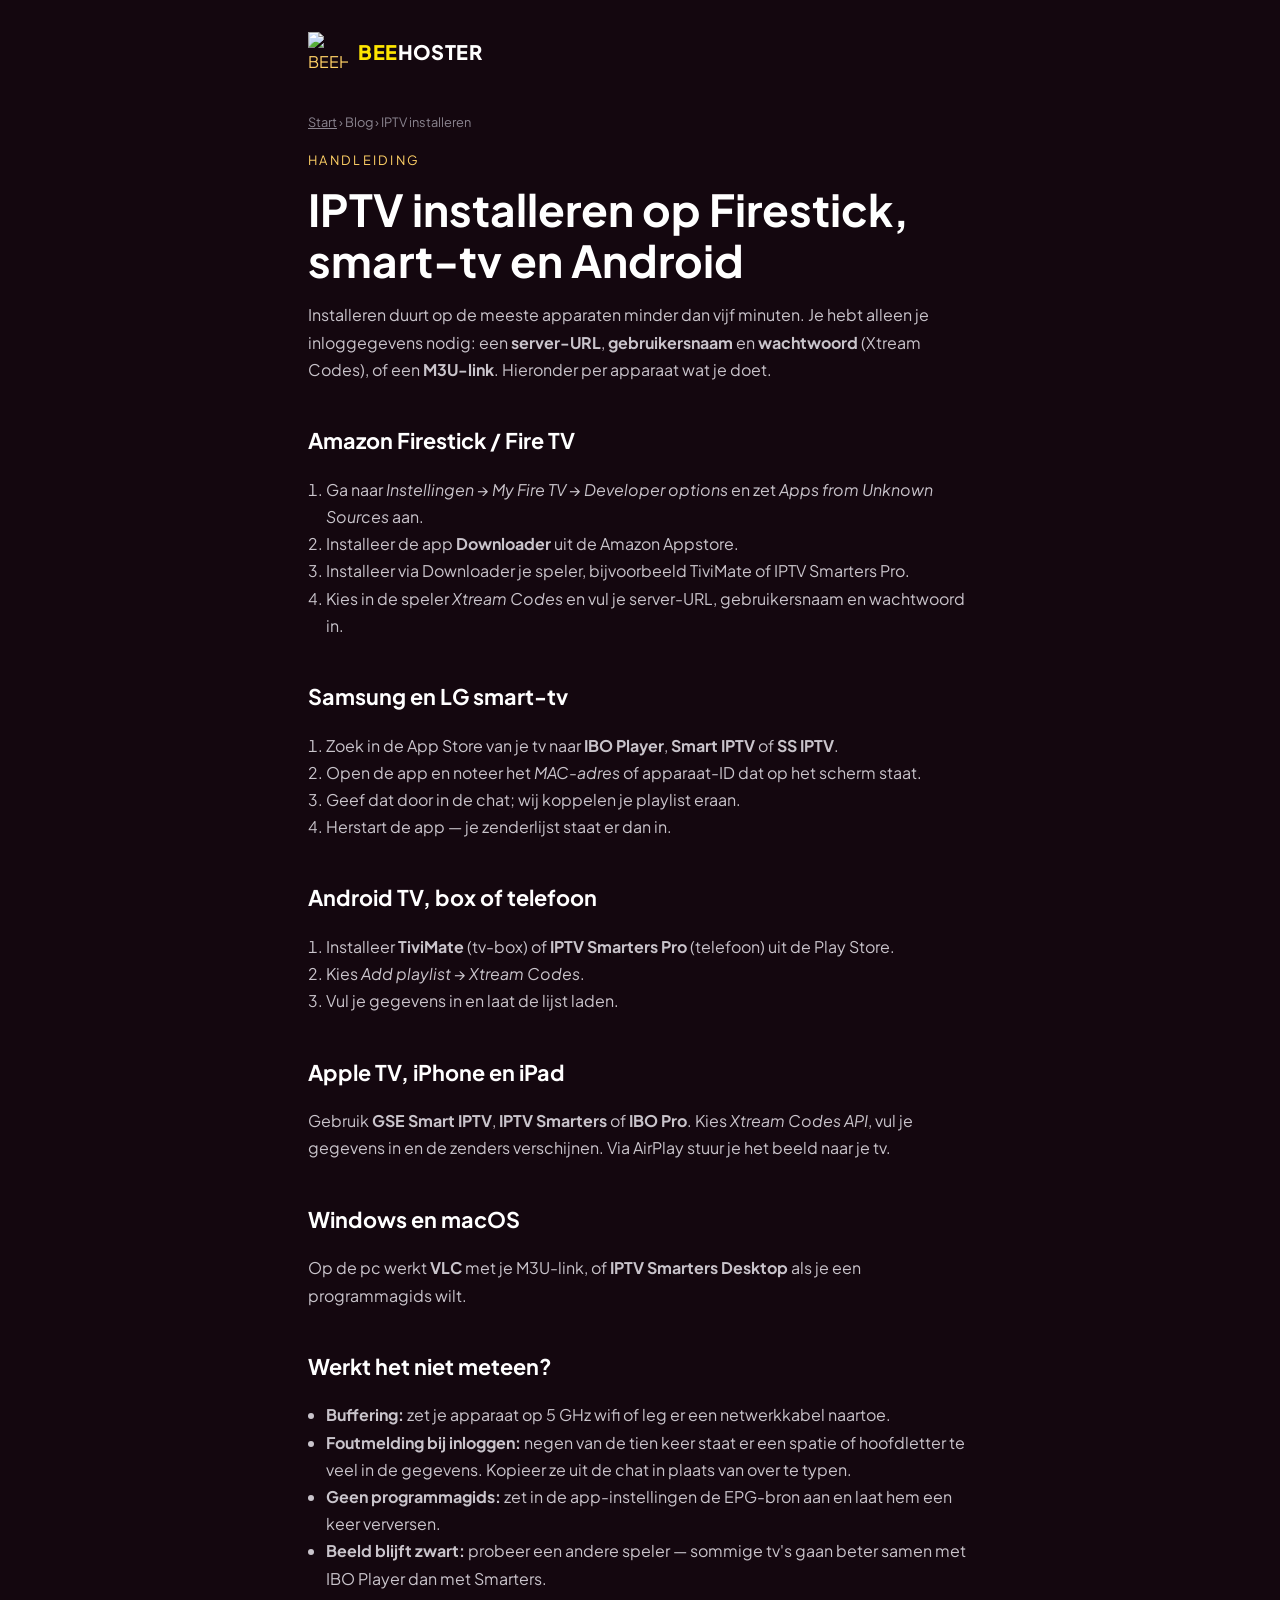
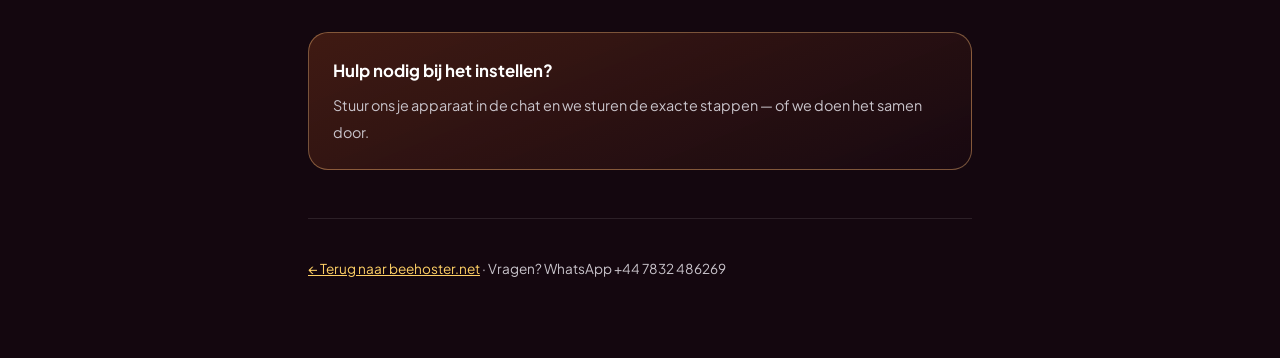
==== public/blog/iptv-installeren.html @ 643d227d "Point canonical URLs at beehoster.net, drop dark-theme leftovers Every canonical, og:url, og:image, " ====
<!doctype html>
<html lang="nl">
<head>
<meta charset="UTF-8" />
<meta name="viewport" content="width=device-width, initial-scale=1.0" />
<title>IPTV installeren op Firestick, smart-tv en Android | BEEHOSTER</title>
<meta name="description" content="Stap voor stap IPTV instellen op Amazon Firestick, Samsung en LG smart-tv, Android-box, Apple TV en pc. Met de juiste apps en oplossingen voor veelvoorkomende problemen." />
<link rel="canonical" href="https://beehoster.net/blog/iptv-installeren" />
<link rel="icon" type="image/svg+xml" href="/logo.svg" />
<meta property="og:type" content="article" />
<meta property="og:locale" content="nl_NL" />
<meta property="og:site_name" content="BEEHOSTER" />
<meta property="og:title" content="IPTV installeren op Firestick, smart-tv en Android" />
<meta property="og:description" content="Stap voor stap IPTV instellen op elk apparaat, met de juiste apps per toestel." />
<meta property="og:url" content="https://beehoster.net/blog/iptv-installeren" />
<meta property="og:image" content="https://beehoster.net/logo.svg" />
<meta name="twitter:card" content="summary" />
<link rel="preconnect" href="https://fonts.googleapis.com">
<link rel="preconnect" href="https://fonts.gstatic.com" crossorigin>
<link href="https://fonts.googleapis.com/css2?family=Plus+Jakarta+Sans:wght@400;600;700;800&display=swap" rel="stylesheet">
<style>
  :root { color-scheme: dark; }
  * { box-sizing: border-box; }
  body { margin:0; background:#14070F; color:#E4E4E7; font-family:'Plus Jakarta Sans',system-ui,sans-serif; line-height:1.7; }
  .wrap { max-width:44rem; margin:0 auto; padding:2rem 1.25rem 4rem; }
  header a.brand { display:inline-flex; align-items:center; gap:.65rem; text-decoration:none; margin-bottom:2.5rem; }
  header img { width:40px; height:40px; }
  .name { font-weight:800; font-size:1.25rem; letter-spacing:.02em; color:#fff; }
  .name span { color:#FFE600; }
  h1 { font-size:clamp(1.9rem,5vw,2.75rem); line-height:1.15; color:#fff; margin:.5rem 0 1rem; }
  h2 { font-size:1.35rem; color:#fff; margin:2.5rem 0 .75rem; }
  .meta { font-size:.8rem; text-transform:uppercase; letter-spacing:.18em; color:#FFD166; }
  p, li { color:#C9C4CB; }
  a { color:#FFD166; }
  ul, ol { padding-left:1.15rem; }
  .cta { display:block; margin:2.5rem 0 0; padding:1.5rem; border-radius:1.25rem; border:1px solid rgba(255,190,120,.4); background:linear-gradient(158deg,rgba(94,40,22,.6),rgba(24,9,17,.9)); text-decoration:none; }
  .cta strong { display:block; color:#fff; font-size:1.05rem; margin-bottom:.35rem; }
  .cta span { color:#C9C4CB; font-size:.9rem; }
  nav.crumbs { font-size:.8rem; margin-bottom:1rem; color:#8B8590; }
  nav.crumbs a { color:#8B8590; }
  footer { margin-top:3rem; padding-top:1.5rem; border-top:1px solid rgba(255,255,255,.1); font-size:.85rem; color:#8B8590; }
</style>
<script type="application/ld+json">
{"@context":"https://schema.org","@type":"HowTo",
"name":"IPTV installeren op Firestick, smart-tv en Android",
"description":"Stap voor stap IPTV instellen op Amazon Firestick, smart-tv, Android-box, Apple TV en pc.",
"inLanguage":"nl-NL",
"step":[
 {"@type":"HowToStep","name":"App installeren","text":"Installeer een IPTV-app die bij je apparaat past, zoals TiviMate, IPTV Smarters Pro of IBO Player."},
 {"@type":"HowToStep","name":"Gegevens invoeren","text":"Kies Xtream Codes API of M3U en vul de server-URL, gebruikersnaam en wachtwoord in."},
 {"@type":"HowToStep","name":"Zenderlijst laden","text":"Laat de zenderlijst en programmagids laden en start met kijken."}]}
</script>
</head>
<body>
<div class="wrap">
  <header>
    <a class="brand" href="/">
      <img src="/logo.svg" alt="BEEHOSTER logo" width="40" height="40" />
      <span class="name"><span>BEE</span>HOSTER</span>
    </a>
  </header>

  <nav class="crumbs"><a href="/">Start</a> › Blog › IPTV installeren</nav>
  <p class="meta">Handleiding</p>
  <h1>IPTV installeren op Firestick, smart-tv en Android</h1>

  <p>Installeren duurt op de meeste apparaten minder dan vijf minuten. Je hebt alleen je inloggegevens nodig: een <strong>server-URL</strong>, <strong>gebruikersnaam</strong> en <strong>wachtwoord</strong> (Xtream Codes), of een <strong>M3U-link</strong>. Hieronder per apparaat wat je doet.</p>

  <h2>Amazon Firestick / Fire TV</h2>
  <ol>
    <li>Ga naar <em>Instellingen → My Fire TV → Developer options</em> en zet <em>Apps from Unknown Sources</em> aan.</li>
    <li>Installeer de app <strong>Downloader</strong> uit de Amazon Appstore.</li>
    <li>Installeer via Downloader je speler, bijvoorbeeld TiviMate of IPTV Smarters Pro.</li>
    <li>Kies in de speler <em>Xtream Codes</em> en vul je server-URL, gebruikersnaam en wachtwoord in.</li>
  </ol>

  <h2>Samsung en LG smart-tv</h2>
  <ol>
    <li>Zoek in de App Store van je tv naar <strong>IBO Player</strong>, <strong>Smart IPTV</strong> of <strong>SS IPTV</strong>.</li>
    <li>Open de app en noteer het <em>MAC-adres</em> of apparaat-ID dat op het scherm staat.</li>
    <li>Geef dat door in de chat; wij koppelen je playlist eraan.</li>
    <li>Herstart de app — je zenderlijst staat er dan in.</li>
  </ol>

  <h2>Android TV, box of telefoon</h2>
  <ol>
    <li>Installeer <strong>TiviMate</strong> (tv-box) of <strong>IPTV Smarters Pro</strong> (telefoon) uit de Play Store.</li>
    <li>Kies <em>Add playlist → Xtream Codes</em>.</li>
    <li>Vul je gegevens in en laat de lijst laden.</li>
  </ol>

  <h2>Apple TV, iPhone en iPad</h2>
  <p>Gebruik <strong>GSE Smart IPTV</strong>, <strong>IPTV Smarters</strong> of <strong>IBO Pro</strong>. Kies <em>Xtream Codes API</em>, vul je gegevens in en de zenders verschijnen. Via AirPlay stuur je het beeld naar je tv.</p>

  <h2>Windows en macOS</h2>
  <p>Op de pc werkt <strong>VLC</strong> met je M3U-link, of <strong>IPTV Smarters Desktop</strong> als je een programmagids wilt.</p>

  <h2>Werkt het niet meteen?</h2>
  <ul>
    <li><strong>Buffering:</strong> zet je apparaat op 5 GHz wifi of leg er een netwerkkabel naartoe.</li>
    <li><strong>Foutmelding bij inloggen:</strong> negen van de tien keer staat er een spatie of hoofdletter te veel in de gegevens. Kopieer ze uit de chat in plaats van over te typen.</li>
    <li><strong>Geen programmagids:</strong> zet in de app-instellingen de EPG-bron aan en laat hem een keer verversen.</li>
    <li><strong>Beeld blijft zwart:</strong> probeer een andere speler — sommige tv's gaan beter samen met IBO Player dan met Smarters.</li>
  </ul>

  <a class="cta" href="/#pricing">
    <strong>Hulp nodig bij het instellen?</strong>
    <span>Stuur ons je apparaat in de chat en we sturen de exacte stappen — of we doen het samen door.</span>
  </a>

  <footer>
    <p><a href="/">← Terug naar beehoster.net</a> · Vragen? WhatsApp +44 7832 486269</p>
  </footer>
</div>
</body>
</html>
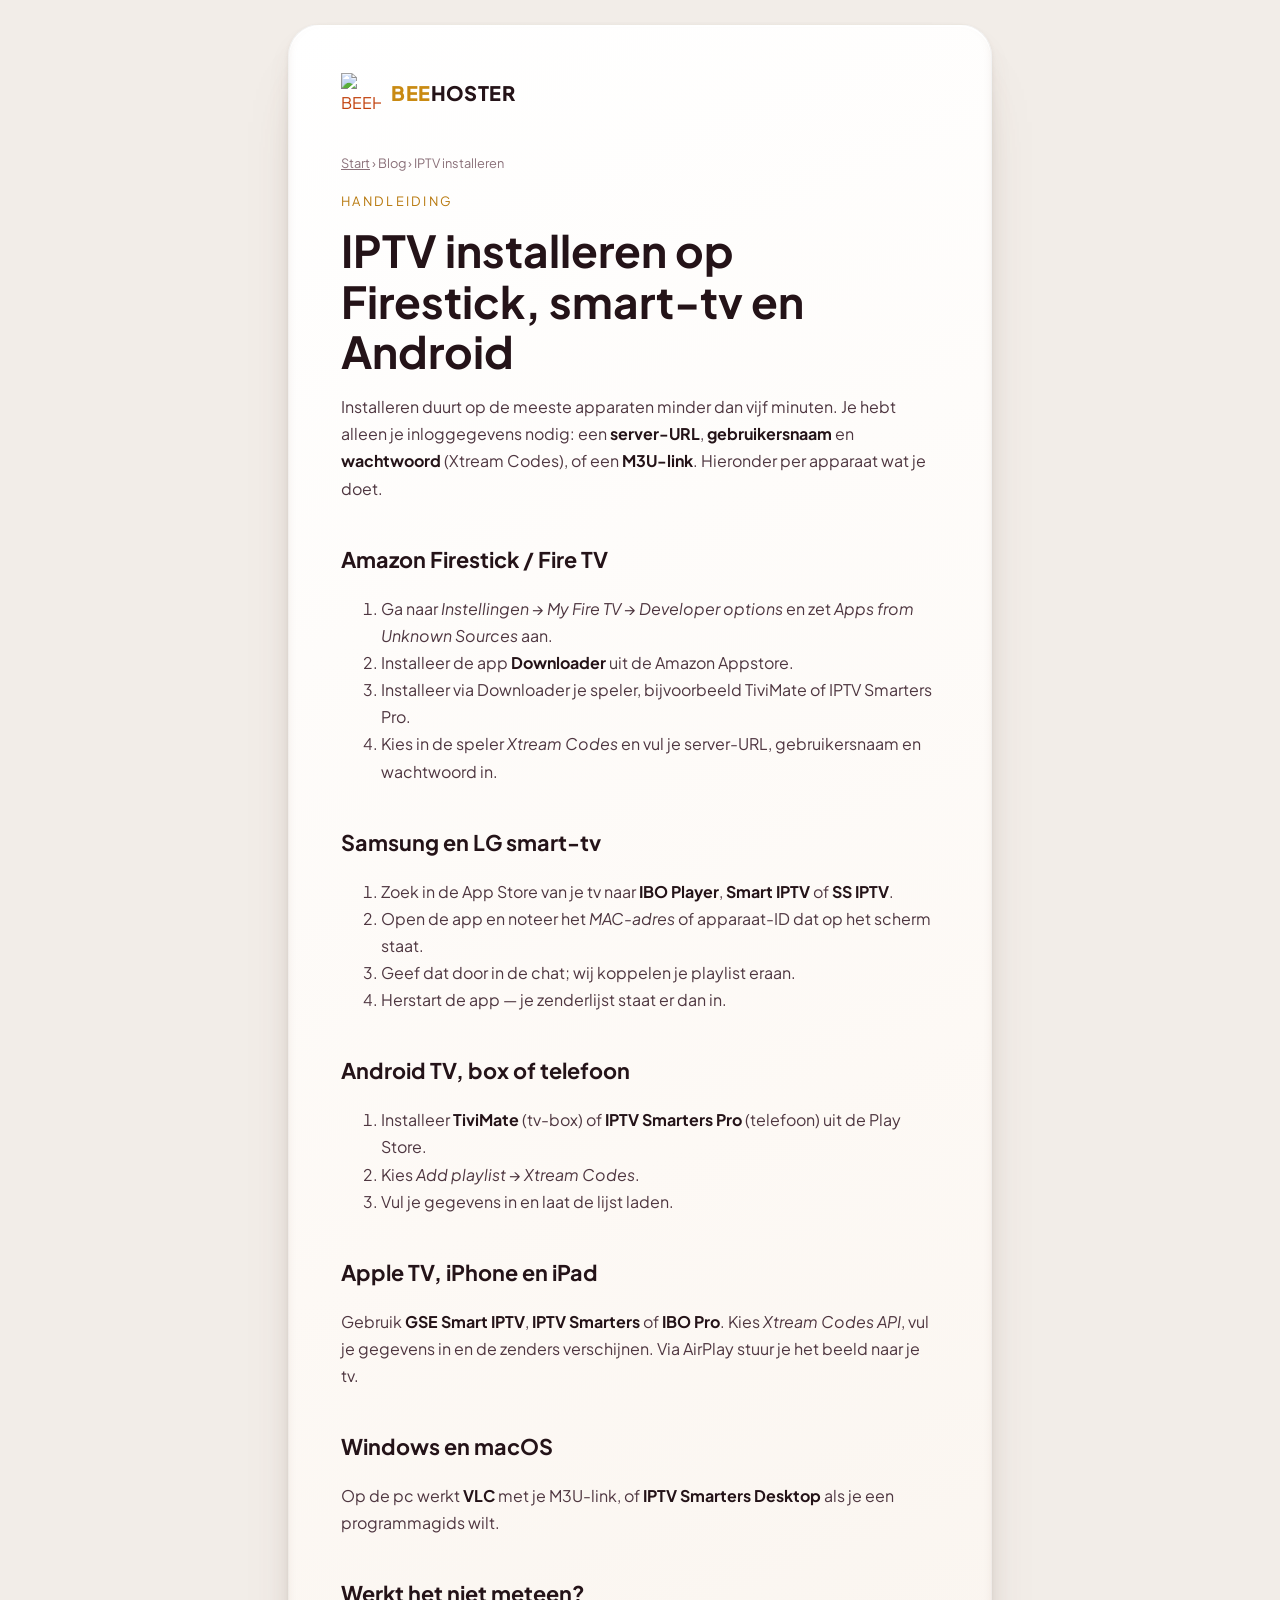
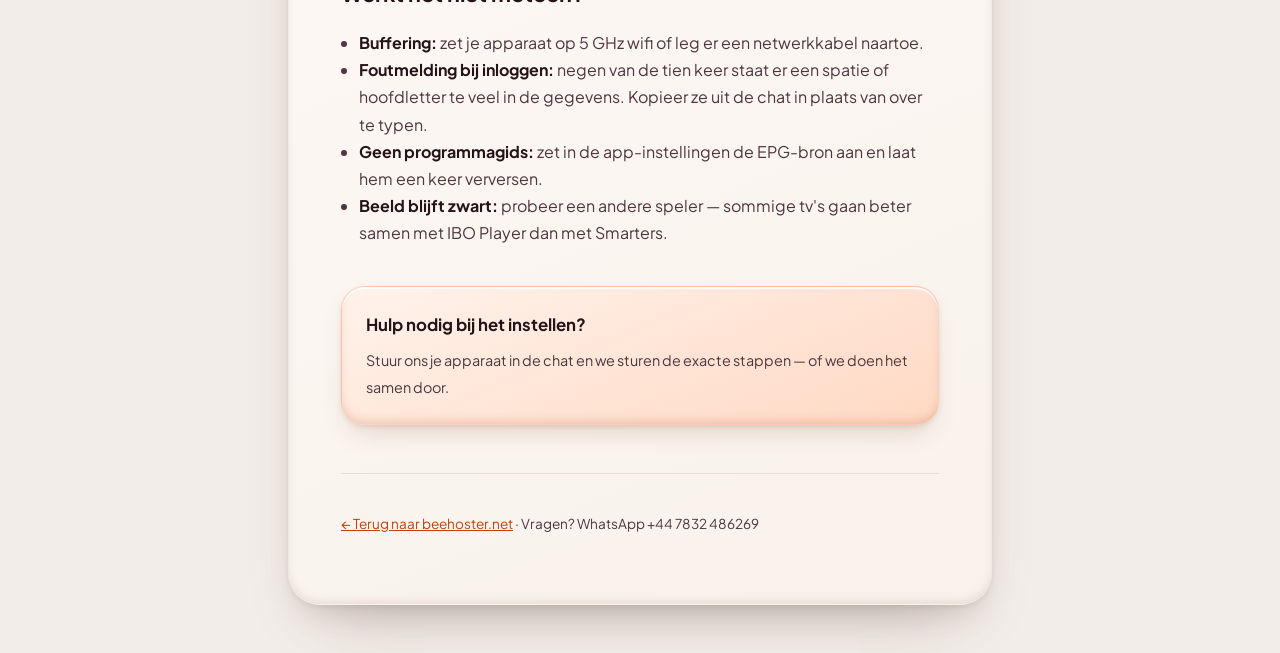
==== commit 58d22015: "Restyle the blog pages to the daylight theme The three articles were the last dark pages on the site" ====
--- a/public/blog/iptv-installeren.html
+++ b/public/blog/iptv-installeren.html
@@ -19,26 +19,54 @@
 <link rel="preconnect" href="https://fonts.gstatic.com" crossorigin>
 <link href="https://fonts.googleapis.com/css2?family=Plus+Jakarta+Sans:wght@400;600;700;800&display=swap" rel="stylesheet">
 <style>
-  :root { color-scheme: dark; }
+  /* Daylight clay, matching the app. The article sits in a raised block on the
+     cream ground the same way every section of the site does; only the CTA gets
+     a second, warmer block so it reads as the one action on the page. */
+  :root { color-scheme: light; }
   * { box-sizing: border-box; }
-  body { margin:0; background:#14070F; color:#E4E4E7; font-family:'Plus Jakarta Sans',system-ui,sans-serif; line-height:1.7; }
-  .wrap { max-width:44rem; margin:0 auto; padding:2rem 1.25rem 4rem; }
+  body { margin:0; background:#F2EDE8; color:#4E3640; font-family:'Plus Jakarta Sans',system-ui,sans-serif; line-height:1.7; }
+  .wrap {
+    width:calc(100% - 2rem); max-width:44rem; margin:1.5rem auto 3rem;
+    padding:2.25rem 1.5rem 3rem;
+    background:linear-gradient(158deg,#FFFFFF 0%,#FDF9F5 52%,#F8F2EB 100%);
+    border:1px solid rgba(36,19,24,.05); border-radius:2rem;
+    box-shadow:
+      inset 0 2px 1px rgba(255,255,255,1),
+      inset 0 -4px 8px -2px rgba(178,148,132,.26),
+      0 2px 4px rgba(122,96,84,.10),
+      0 16px 30px -12px rgba(122,96,84,.24),
+      0 38px 64px -38px rgba(96,72,62,.38);
+  }
+  @media (min-width:48rem) { .wrap { padding:3rem 3.25rem 3.5rem; } }
   header a.brand { display:inline-flex; align-items:center; gap:.65rem; text-decoration:none; margin-bottom:2.5rem; }
   header img { width:40px; height:40px; }
-  .name { font-weight:800; font-size:1.25rem; letter-spacing:.02em; color:#fff; }
-  .name span { color:#FFE600; }
-  h1 { font-size:clamp(1.9rem,5vw,2.75rem); line-height:1.15; color:#fff; margin:.5rem 0 1rem; }
-  h2 { font-size:1.35rem; color:#fff; margin:2.5rem 0 .75rem; }
-  .meta { font-size:.8rem; text-transform:uppercase; letter-spacing:.18em; color:#FFD166; }
-  p, li { color:#C9C4CB; }
-  a { color:#FFD166; }
-  ul, ol { padding-left:1.15rem; }
-  .cta { display:block; margin:2.5rem 0 0; padding:1.5rem; border-radius:1.25rem; border:1px solid rgba(255,190,120,.4); background:linear-gradient(158deg,rgba(94,40,22,.6),rgba(24,9,17,.9)); text-decoration:none; }
-  .cta strong { display:block; color:#fff; font-size:1.05rem; margin-bottom:.35rem; }
-  .cta span { color:#C9C4CB; font-size:.9rem; }
-  nav.crumbs { font-size:.8rem; margin-bottom:1rem; color:#8B8590; }
-  nav.crumbs a { color:#8B8590; }
-  footer { margin-top:3rem; padding-top:1.5rem; border-top:1px solid rgba(255,255,255,.1); font-size:.85rem; color:#8B8590; }
+  .name { font-weight:800; font-size:1.25rem; letter-spacing:.02em; color:#241318; }
+  .name span { color:#C98A12; }
+  h1 { font-size:clamp(1.9rem,5vw,2.75rem); line-height:1.15; color:#241318; margin:.5rem 0 1rem; }
+  h2 { font-size:1.35rem; color:#241318; margin:2.5rem 0 .75rem; }
+  .meta { font-size:.8rem; text-transform:uppercase; letter-spacing:.18em; color:#B8790E; }
+  p, li { color:#4E3640; }
+  strong { color:#241318; }
+  a { color:#C2410C; }
+  a:hover { color:#8A2B08; }
+  ul { padding-left:1.15rem; }
+  .cta {
+    display:block; margin:2.5rem 0 0; padding:1.5rem; border-radius:1.5rem; text-decoration:none;
+    background:linear-gradient(158deg,#FFF3EC 0%,#FFE6D8 48%,#FFD9C4 100%);
+    border:1px solid rgba(255,92,58,.22);
+    box-shadow:
+      inset 0 2px 1px rgba(255,255,255,1),
+      inset 0 -5px 10px -2px rgba(200,122,88,.30),
+      0 2px 4px rgba(122,96,84,.12),
+      0 14px 26px -10px rgba(160,96,70,.28);
+    transition: transform .2s cubic-bezier(.16,1,.3,1), box-shadow .2s ease;
+  }
+  .cta:hover { transform:translateY(-2px); box-shadow: inset 0 2px 1px rgba(255,255,255,1), 0 5px 8px rgba(150,70,46,.2), 0 20px 34px -10px rgba(160,96,70,.34); }
+  .cta strong { display:block; color:#241318; font-size:1.05rem; margin-bottom:.35rem; }
+  .cta span { color:#4E3640; font-size:.9rem; }
+  nav.crumbs { font-size:.8rem; margin-bottom:1rem; color:#8A7079; }
+  nav.crumbs a { color:#8A7079; }
+  footer { margin-top:3rem; padding-top:1.5rem; border-top:1px solid rgba(36,19,24,.10); font-size:.85rem; color:#8A7079; }
 </style>
 <script type="application/ld+json">
 {"@context":"https://schema.org","@type":"HowTo",
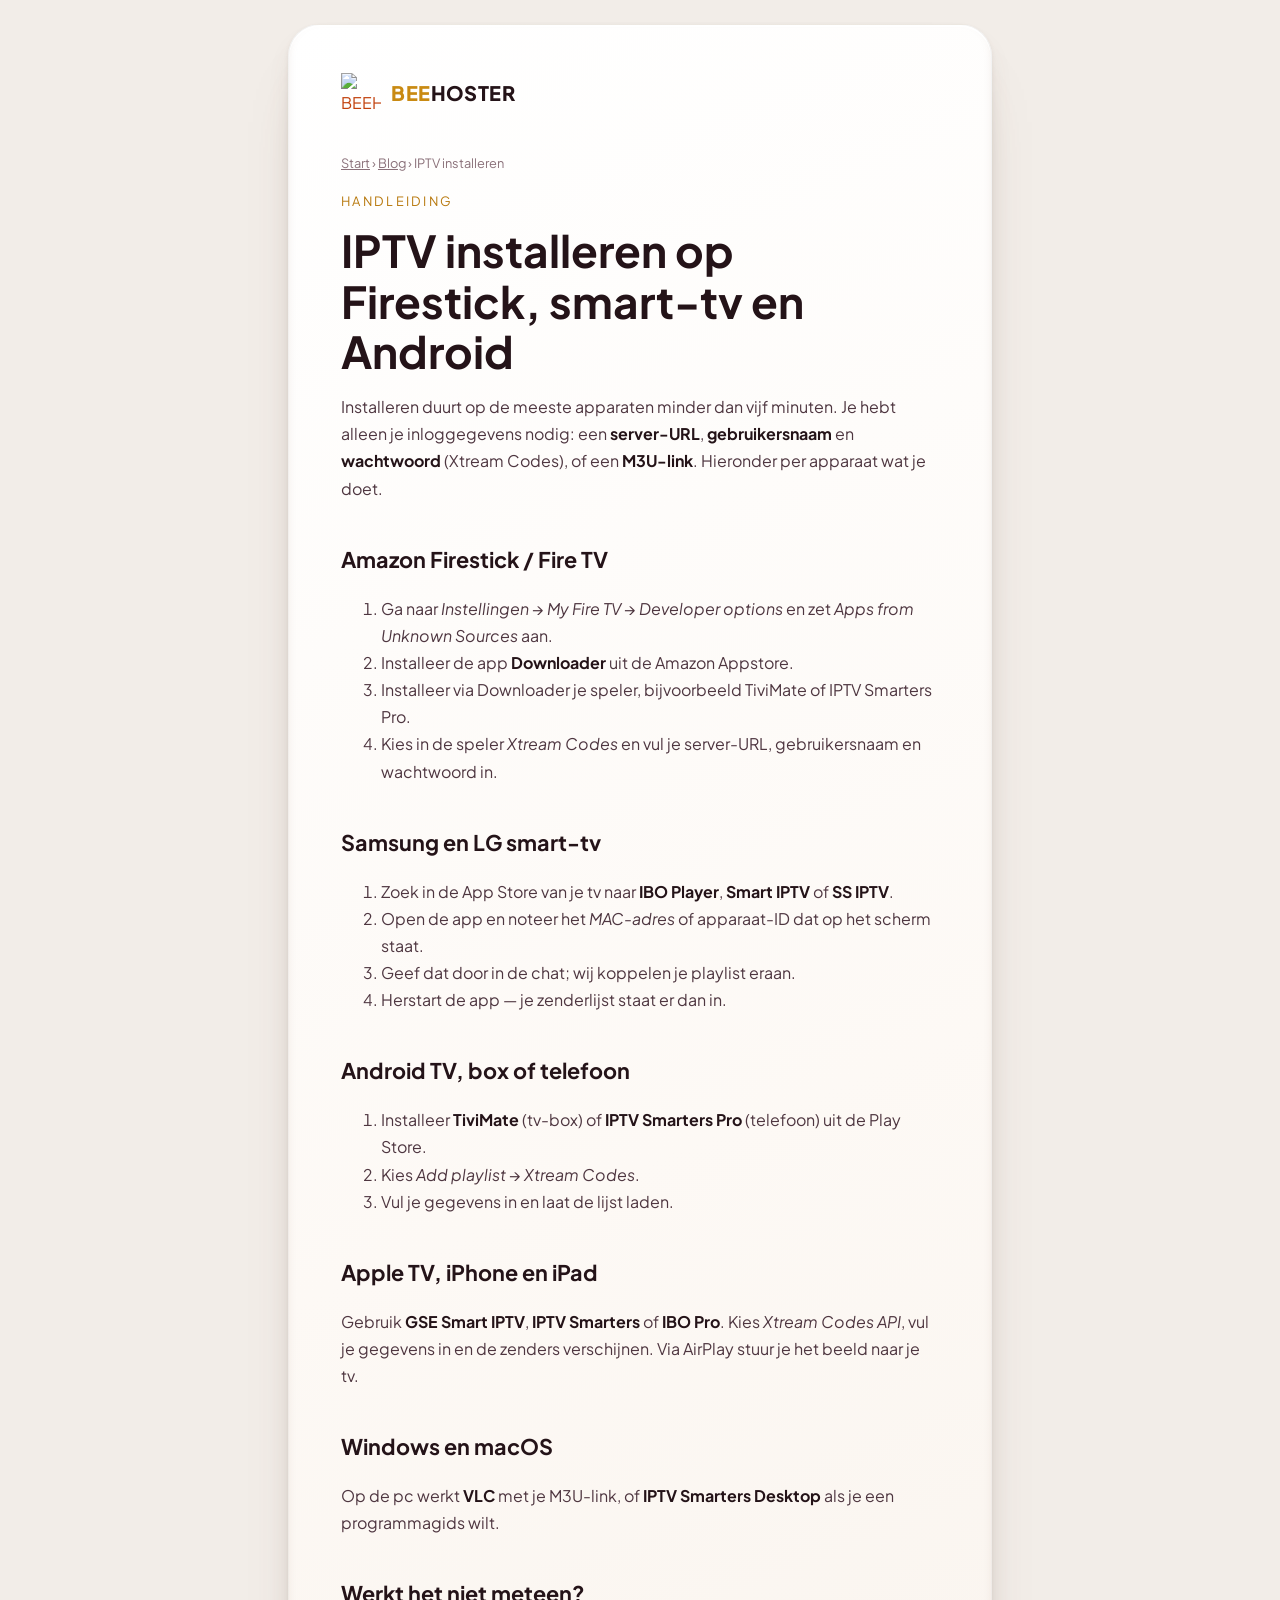
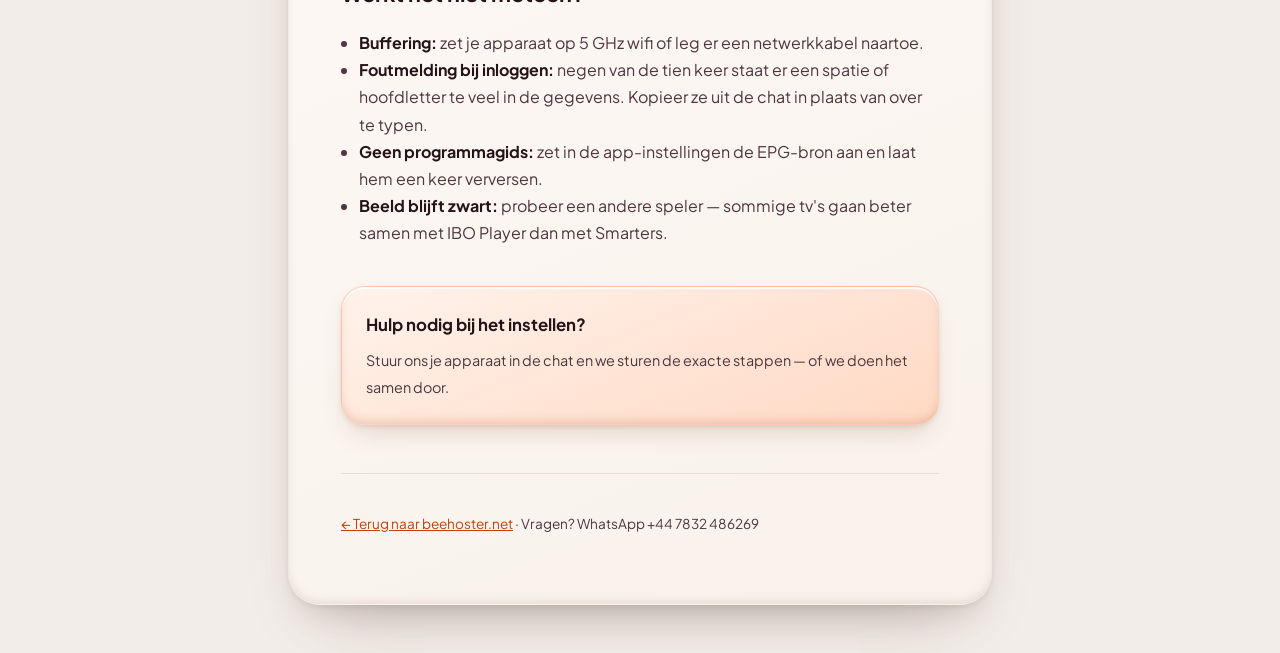
==== commit f512e359: "Add a blog index page at /blog The three articles were only reachable from the Blog section on the h" ====
--- a/public/blog/iptv-installeren.html
+++ b/public/blog/iptv-installeren.html
@@ -88,7 +88,7 @@
     </a>
   </header>
 
-  <nav class="crumbs"><a href="/">Start</a> › Blog › IPTV installeren</nav>
+  <nav class="crumbs"><a href="/">Start</a> › <a href="/blog">Blog</a> › IPTV installeren</nav>
   <p class="meta">Handleiding</p>
   <h1>IPTV installeren op Firestick, smart-tv en Android</h1>
 
